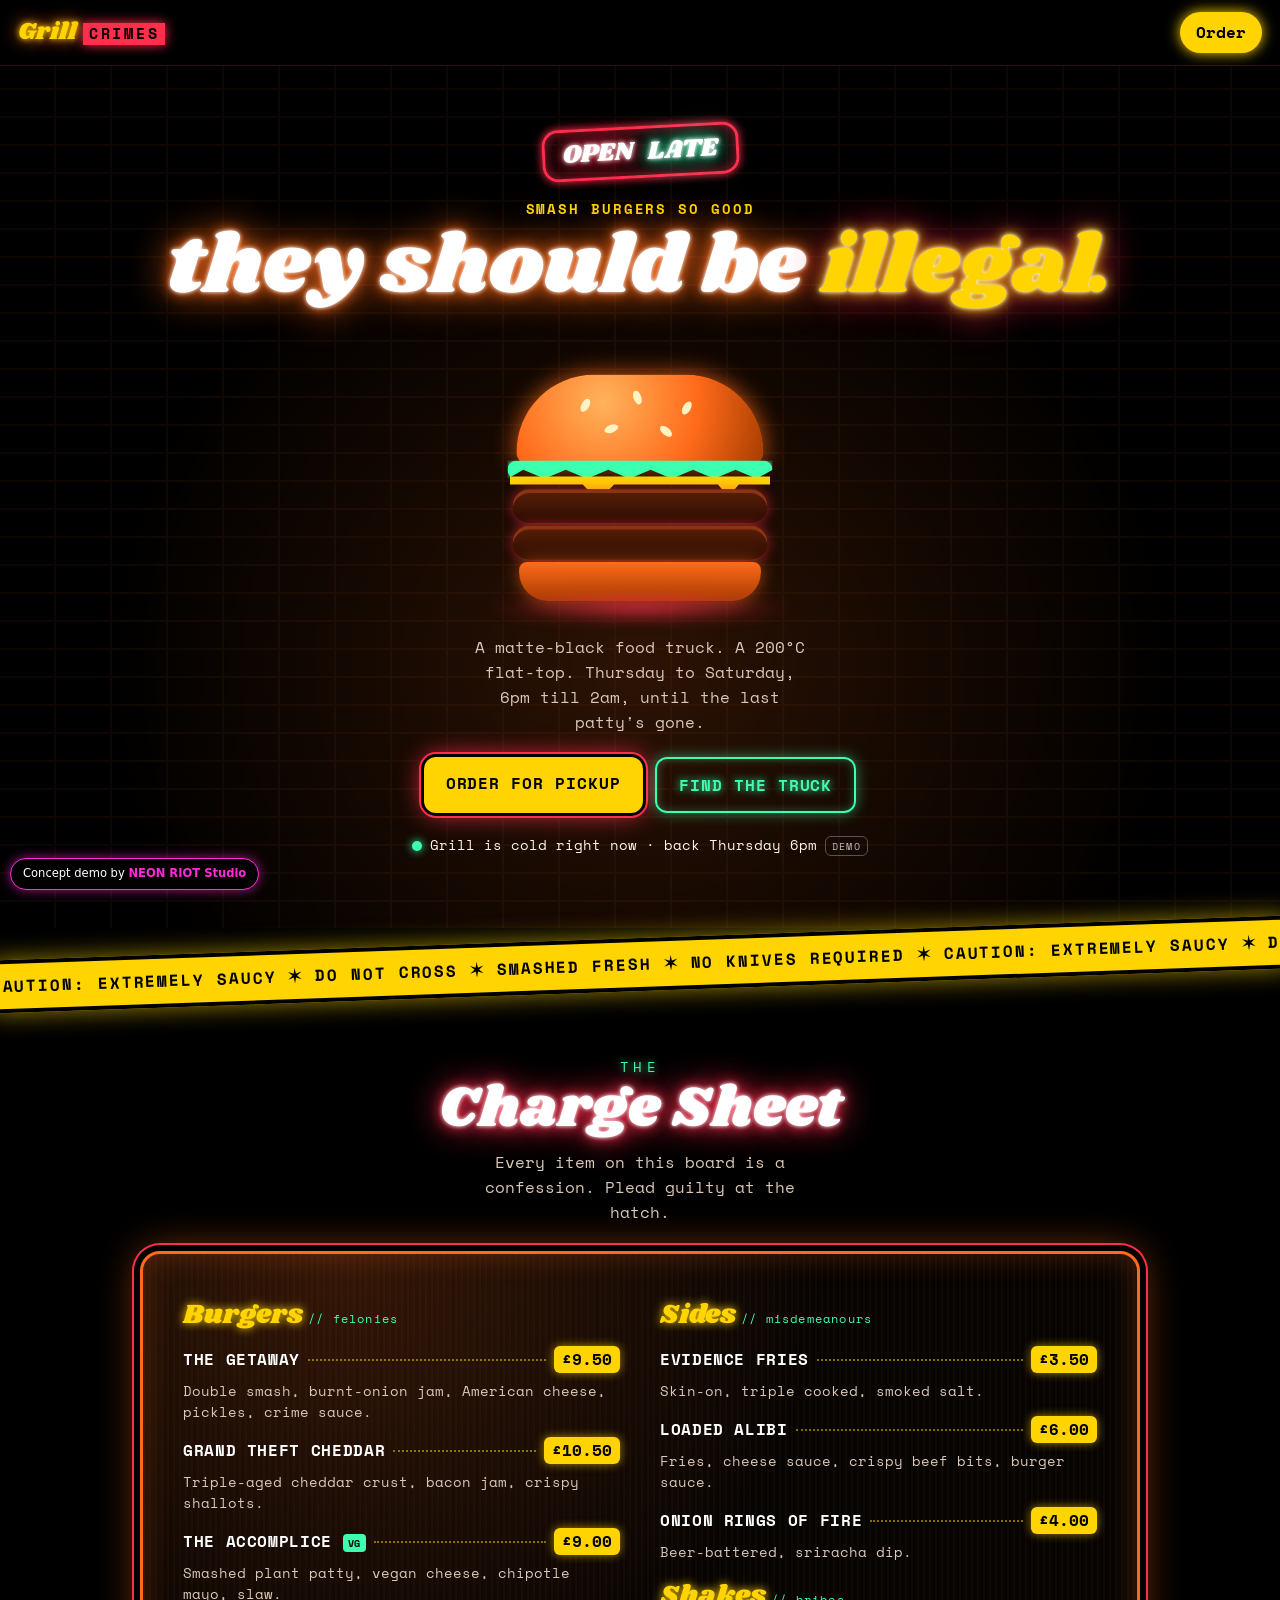
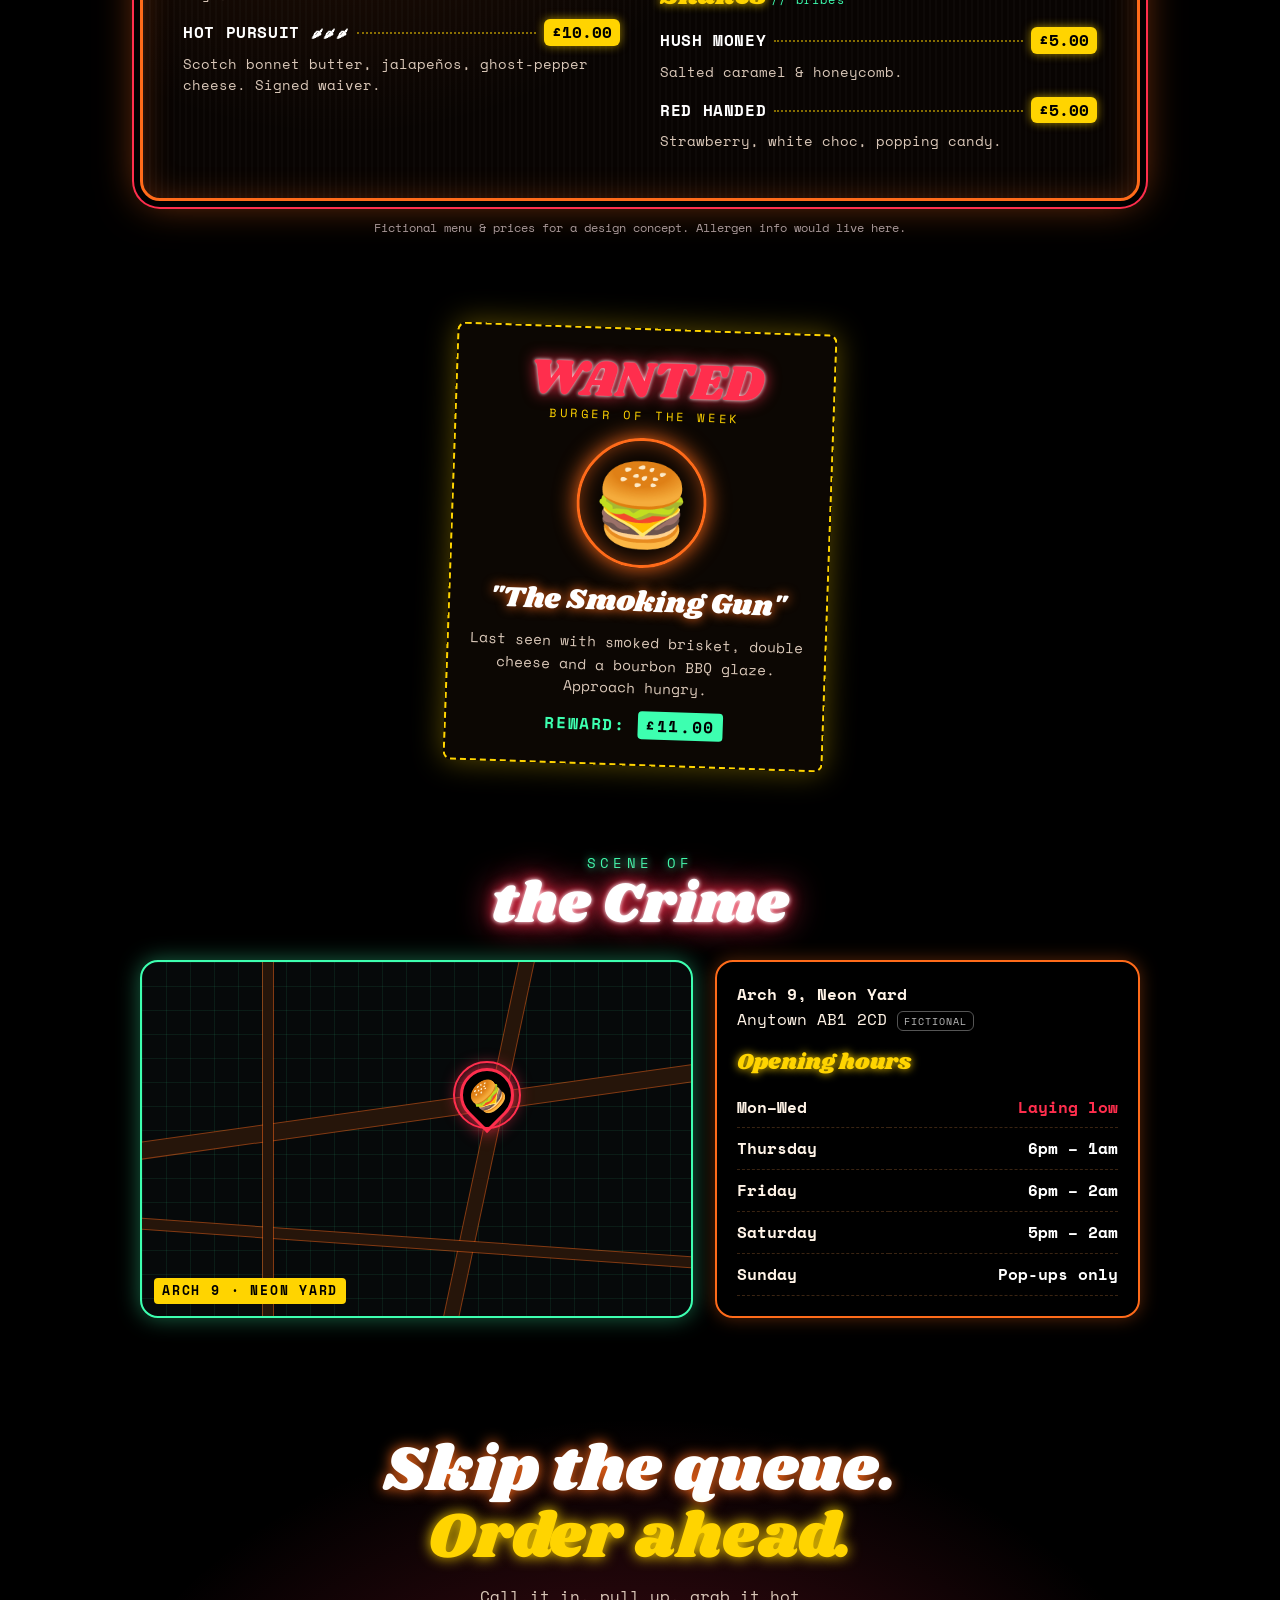
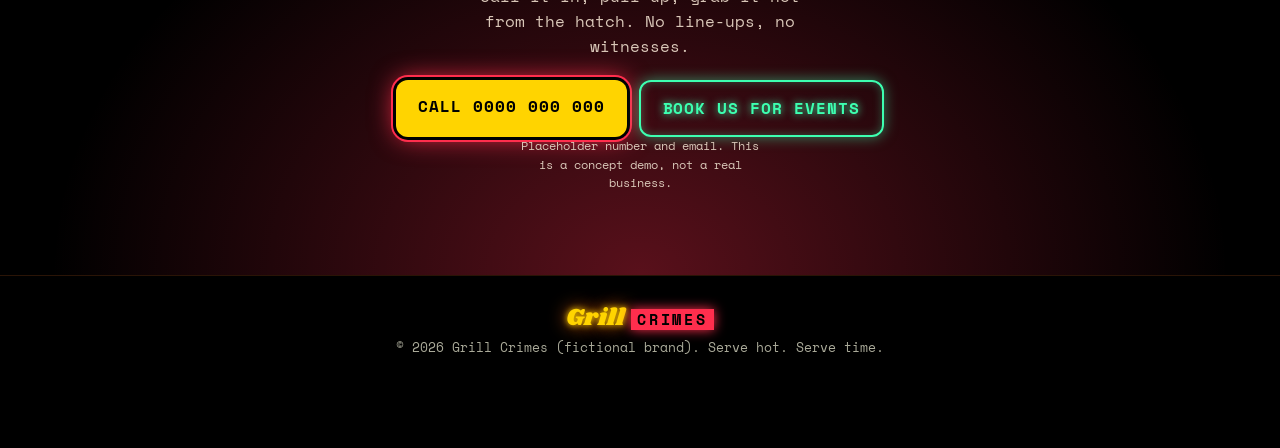
==== demos/grill-crimes/index.html @ 001c6ff1 "Publish the grill-crimes, voltsmith, and scrollstop demos. Co-authored-by: jodieseanoneill-ui <jodie" ====
<!DOCTYPE html>
<html lang="en">
<head>
<meta charset="UTF-8">
<meta name="viewport" content="width=device-width, initial-scale=1.0">
<meta name="theme-color" content="#000000">
<meta name="description" content="GRILL CRIMES: a fictional late-night smash burger truck. Concept demo by NEON RIOT Studio.">
<title>GRILL CRIMES — Late-night smash burgers (concept demo)</title>
<link rel="preconnect" href="https://fonts.googleapis.com">
<link rel="preconnect" href="https://fonts.gstatic.com" crossorigin>
<link href="https://fonts.googleapis.com/css2?family=Shrikhand&family=Space+Mono:wght@400;700&display=swap" rel="stylesheet">
<link rel="stylesheet" href="style.css">
</head>
<body>
<a class="skip" href="#menu">Skip to the menu</a>

<header class="top">
  <a href="#" class="brand" aria-label="Grill Crimes home"><span class="b1">Grill</span><span class="b2">CRIMES</span></a>
  <a href="#order" class="top-cta">Order</a>
</header>

<main>
  <!-- HERO: neon sign + sizzling burger -->
  <section class="hero">
    <div class="brick" aria-hidden="true"></div>
    <div class="sign" aria-hidden="true">
      <span class="tube t-open">OPEN</span><span class="tube t-late">LATE</span>
    </div>
    <h1 class="hero-title">
      <span class="ht-small">Smash burgers so good</span>
      <span class="ht-big">they should be <em>illegal.</em></span>
    </h1>
    <div class="burger" aria-hidden="true">
      <span class="steam s1"></span><span class="steam s2"></span><span class="steam s3"></span>
      <span class="bun-top"><i></i><i></i><i></i><i></i><i></i></span>
      <span class="lettuce"></span>
      <span class="cheese"></span>
      <span class="patty"></span>
      <span class="patty p2"></span>
      <span class="bun-bottom"></span>
      <span class="grill-glow"></span>
    </div>
    <p class="hero-sub">A matte-black food truck. A 200°C flat-top. Thursday to Saturday, 6pm till 2am, until the last patty's gone.</p>
    <div class="hero-ctas">
      <a href="#order" class="btn btn-hot">Order for pickup</a>
      <a href="#find" class="btn btn-line">Find the truck</a>
    </div>
    <p class="status" aria-label="Live status (demo)"><span class="dot"></span> Grill's hot · queue about 12 mins <span class="demo-tag">demo</span></p>
  </section>

  <!-- Police-tape ticker -->
  <div class="tape" aria-hidden="true">
    <div class="tape-track">
      <span>CAUTION: EXTREMELY SAUCY ✶ DO NOT CROSS ✶ SMASHED FRESH ✶ NO KNIVES REQUIRED ✶ CAUTION: EXTREMELY SAUCY ✶ DO NOT CROSS ✶ SMASHED FRESH ✶ NO KNIVES REQUIRED ✶ </span><span>CAUTION: EXTREMELY SAUCY ✶ DO NOT CROSS ✶ SMASHED FRESH ✶ NO KNIVES REQUIRED ✶ CAUTION: EXTREMELY SAUCY ✶ DO NOT CROSS ✶ SMASHED FRESH ✶ NO KNIVES REQUIRED ✶ </span>
    </div>
  </div>

  <!-- MENU: "The Charge Sheet" -->
  <section class="menu" id="menu">
    <h2 class="sec-title"><span>The</span> Charge Sheet</h2>
    <p class="sec-lede">Every item on this board is a confession. Plead guilty at the hatch.</p>

    <div class="board">
      <div class="board-col">
        <h3 class="cat">Burgers <small>// felonies</small></h3>
        <ul class="items">
          <li><span class="it-name">The Getaway</span><span class="dots"></span><span class="price">£9.50</span><span class="it-desc">Double smash, burnt-onion jam, American cheese, pickles, crime sauce.</span></li>
          <li><span class="it-name">Grand Theft Cheddar</span><span class="dots"></span><span class="price">£10.50</span><span class="it-desc">Triple-aged cheddar crust, bacon jam, crispy shallots.</span></li>
          <li><span class="it-name">The Accomplice <b class="veg">VG</b></span><span class="dots"></span><span class="price">£9.00</span><span class="it-desc">Smashed plant patty, vegan cheese, chipotle mayo, slaw.</span></li>
          <li><span class="it-name">Hot Pursuit <b class="hot">🌶🌶🌶</b></span><span class="dots"></span><span class="price">£10.00</span><span class="it-desc">Scotch bonnet butter, jalapeños, ghost-pepper cheese. Signed waiver.</span></li>
        </ul>
      </div>
      <div class="board-col">
        <h3 class="cat">Sides <small>// misdemeanours</small></h3>
        <ul class="items">
          <li><span class="it-name">Evidence Fries</span><span class="dots"></span><span class="price">£3.50</span><span class="it-desc">Skin-on, triple cooked, smoked salt.</span></li>
          <li><span class="it-name">Loaded Alibi</span><span class="dots"></span><span class="price">£6.00</span><span class="it-desc">Fries, cheese sauce, crispy beef bits, burger sauce.</span></li>
          <li><span class="it-name">Onion Rings of Fire</span><span class="dots"></span><span class="price">£4.00</span><span class="it-desc">Beer-battered, sriracha dip.</span></li>
        </ul>
        <h3 class="cat">Shakes <small>// bribes</small></h3>
        <ul class="items">
          <li><span class="it-name">Hush Money</span><span class="dots"></span><span class="price">£5.00</span><span class="it-desc">Salted caramel &amp; honeycomb.</span></li>
          <li><span class="it-name">Red Handed</span><span class="dots"></span><span class="price">£5.00</span><span class="it-desc">Strawberry, white choc, popping candy.</span></li>
        </ul>
      </div>
    </div>
    <p class="menu-note">Fictional menu &amp; prices for a design concept. Allergen info would live here.</p>
  </section>

  <!-- WANTED poster -->
  <section class="wanted-wrap">
    <article class="wanted">
      <p class="w-top">WANTED</p>
      <p class="w-sub">Burger of the week</p>
      <div class="w-mug" aria-hidden="true">🍔</div>
      <h2 class="w-name">"The Smoking Gun"</h2>
      <p class="w-desc">Last seen with smoked brisket, double cheese and a bourbon BBQ glaze. Approach hungry.</p>
      <p class="w-reward">REWARD: <strong>£11.00</strong></p>
    </article>
  </section>

  <!-- FIND US -->
  <section class="find" id="find">
    <h2 class="sec-title"><span>Scene of</span> the Crime</h2>
    <div class="find-grid">
      <div class="map" role="img" aria-label="Stylised map showing the truck at Arch 9, Neon Yard (fictional)">
        <span class="road r1"></span><span class="road r2"></span><span class="road r3"></span><span class="road r4"></span>
        <span class="pin"><span class="pin-ring"></span>🍔</span>
        <span class="map-label">ARCH 9 · NEON YARD</span>
      </div>
      <div class="hours">
        <p class="addr"><strong>Arch 9, Neon Yard</strong><br>Anytown AB1 2CD <span class="demo-tag">fictional</span></p>
        <table class="hrs">
          <caption>Opening hours</caption>
          <tr><th>Mon–Wed</th><td class="closed">Laying low</td></tr>
          <tr><th>Thursday</th><td>6pm – 1am</td></tr>
          <tr><th>Friday</th><td>6pm – 2am</td></tr>
          <tr><th>Saturday</th><td>5pm – 2am</td></tr>
          <tr><th>Sunday</th><td>Pop-ups only</td></tr>
        </table>
      </div>
    </div>
  </section>

  <!-- ORDER CTA -->
  <section class="order" id="order">
    <h2 class="order-title">Skip the queue.<br><em>Order ahead.</em></h2>
    <p>Call it in, pull up, grab it hot from the hatch. No line-ups, no witnesses.</p>
    <div class="hero-ctas">
      <a href="tel:0000000000" class="btn btn-hot">Call 0000 000 000</a>
      <a href="mailto:hello@example.com?subject=Grill%20Crimes%20catering" class="btn btn-line">Book us for events</a>
    </div>
    <p class="menu-note">Placeholder number and email. This is a concept demo, not a real business.</p>
  </section>
</main>

<footer class="foot">
  <p class="brand foot-brand"><span class="b1">Grill</span><span class="b2">CRIMES</span></p>
  <p>© 2026 Grill Crimes (fictional brand). Serve hot. Serve time.</p>
</footer>

<a class="nr-badge" href="../../index.html#concepts">Concept demo by <strong>NEON RIOT Studio</strong></a>
<script src="script.js"></script>
</body>
</html>
---- demos/grill-crimes/style.css ----
/* GRILL CRIMES — concept demo by NEON RIOT Studio
   Palette (4): flame #ff6b1a, mustard #ffd400, ketchup #ff2e4d, pickle #3dffb0 (accent)
   Fonts: Shrikhand (display) + Space Mono (body)
   Safety: no element flashes more than 3x/second; all motion off under reduced motion. */
:root{
  --flame:#ff6b1a; --mustard:#ffd400; --ketchup:#ff2e4d; --pickle:#3dffb0;
  --fg:#fff3e6; --muted:#d9c7b8;
  --display:'Shrikhand','Georgia',serif; --mono:'Space Mono',ui-monospace,monospace;
}
*,*::before,*::after{box-sizing:border-box;margin:0;padding:0}
html{scroll-behavior:smooth}
body{background:#000;color:var(--fg);font-family:var(--mono);font-size:16px;line-height:1.55;overflow-x:clip;-webkit-font-smoothing:antialiased}
main{overflow-x:clip}
a{color:inherit}
.skip{position:absolute;left:-999px;top:0;background:var(--mustard);color:#000;padding:8px 12px;z-index:99}
.skip:focus{left:8px}

/* header */
.top{position:sticky;top:0;z-index:20;display:flex;justify-content:space-between;align-items:center;padding:12px 18px;background:rgba(0,0,0,.82);backdrop-filter:blur(6px);border-bottom:1px solid #2a1406}
.brand{text-decoration:none;display:inline-flex;align-items:baseline;gap:6px;line-height:1}
.b1{font-family:var(--display);font-size:1.5rem;color:var(--mustard);text-shadow:0 0 6px var(--mustard),0 0 18px var(--flame)}
.b2{font-family:var(--mono);font-weight:700;letter-spacing:.18em;font-size:.95rem;color:#000;background:var(--ketchup);padding:3px 6px;box-shadow:0 0 12px var(--ketchup)}
.top-cta{font-weight:700;text-decoration:none;color:#000;background:var(--mustard);padding:8px 16px;border-radius:999px;box-shadow:0 0 14px var(--mustard)}

/* hero */
.hero{position:relative;text-align:center;padding:34px 18px 40px;overflow:hidden;isolation:isolate}
.brick{position:absolute;inset:0;z-index:-1;opacity:.5;
  background:
   radial-gradient(ellipse at 50% 70%,rgba(255,107,26,.35),transparent 60%),
   linear-gradient(#000 0 0) 0 0/0 0,
   repeating-linear-gradient(0deg,transparent 0 26px,#1b0d05 26px 28px),
   repeating-linear-gradient(90deg,transparent 0 54px,#1b0d05 54px 56px);
}
.sign{display:inline-flex;gap:14px;padding:10px 18px;border:3px solid var(--ketchup);border-radius:16px;box-shadow:0 0 10px var(--ketchup),inset 0 0 14px rgba(255,46,77,.6);margin-bottom:22px;transform:rotate(-3deg)}
.tube{font-family:var(--display);font-size:1.6rem;line-height:1}
.t-open{color:#fff;text-shadow:0 0 4px #fff,0 0 12px var(--ketchup),0 0 28px var(--ketchup);animation:buzz 4s infinite}
.t-late{color:#fff;text-shadow:0 0 4px #fff,0 0 12px var(--pickle),0 0 28px var(--pickle);animation:buzz 5.5s 1s infinite}
/* 2 dips per 4s cycle -> well under 3 flashes/sec */
@keyframes buzz{0%,100%{opacity:1}46%{opacity:1}48%{opacity:.35}50%{opacity:1}74%{opacity:1}76%{opacity:.45}79%{opacity:1}}
.hero-title{display:flex;flex-direction:column;gap:6px;margin-bottom:10px}
.ht-small{font-family:var(--mono);font-weight:700;text-transform:uppercase;letter-spacing:.14em;font-size:.85rem;color:var(--mustard)}
.ht-big{font-family:var(--display);font-weight:400;font-size:clamp(2.5rem,12vw,5.2rem);line-height:1.02;color:#fff;text-shadow:0 0 4px #fff,0 0 14px var(--flame),0 0 40px var(--flame)}
.ht-big em{font-style:normal;color:var(--mustard);text-shadow:0 0 4px #fff,0 0 14px var(--mustard),0 0 40px var(--ketchup)}

/* CSS burger */
.burger{position:relative;width:220px;height:200px;margin:14px auto 6px;display:flex;flex-direction:column;align-items:center;justify-content:flex-end;animation:bob 3.5s ease-in-out infinite}
@keyframes bob{50%{transform:translateY(-6px)}}
.burger>span{display:block;position:relative}
.bun-top{width:190px;height:70px;border-radius:100px 100px 18px 18px;background:radial-gradient(circle at 35% 30%,#ffb35c,var(--flame) 55%,#a53c00);box-shadow:0 0 18px rgba(255,107,26,.8)}
.bun-top i{position:absolute;width:6px;height:11px;border-radius:50%;background:#fff3c4;transform:rotate(30deg)}
.bun-top i:nth-child(1){left:50px;top:18px}.bun-top i:nth-child(2){left:90px;top:12px;transform:rotate(-20deg)}.bun-top i:nth-child(3){left:128px;top:20px}.bun-top i:nth-child(4){left:70px;top:36px;transform:rotate(70deg)}.bun-top i:nth-child(5){left:112px;top:38px;transform:rotate(-50deg)}
.lettuce{width:204px;height:14px;margin-top:-4px;background:var(--pickle);border-radius:10px;clip-path:polygon(0 0,100% 0,100% 50%,94% 100%,86% 50%,78% 100%,70% 50%,62% 100%,54% 50%,46% 100%,38% 50%,30% 100%,22% 50%,14% 100%,6% 50%,0 100%);box-shadow:0 0 12px var(--pickle)}
.cheese{width:200px;height:16px;margin-top:-2px;background:var(--mustard);clip-path:polygon(0 0,100% 0,100% 40%,88% 40%,84% 100%,80% 40%,40% 40%,34% 120%,28% 40%,0 40%);filter:drop-shadow(0 0 8px var(--mustard))}
.patty{width:196px;height:26px;margin-top:-6px;border-radius:14px;background:linear-gradient(#5a1f08,#2a0c02);box-shadow:inset 0 3px 0 #8a3510,0 0 10px rgba(255,46,77,.6)}
.patty.p2{margin-top:2px}
.bun-bottom{width:186px;height:30px;margin-top:2px;border-radius:6px 6px 22px 22px;background:linear-gradient(var(--flame),#a53c00);box-shadow:0 0 14px rgba(255,107,26,.6)}
.grill-glow{position:absolute!important;bottom:-14px;width:240px;height:18px;border-radius:50%;background:radial-gradient(var(--ketchup),transparent 70%);filter:blur(6px);animation:glow 2.4s ease-in-out infinite}
@keyframes glow{50%{opacity:.55}}
.steam{position:absolute!important;bottom:150px;width:14px;height:60px;border-radius:50%;border-left:3px solid rgba(255,243,230,.55);filter:blur(1px);animation:steam 3.2s ease-in infinite;opacity:0}
.s1{left:70px}.s2{left:104px;animation-delay:1s}.s3{left:138px;animation-delay:2s}
@keyframes steam{0%{transform:translateY(10px) scaleY(.6);opacity:0}30%{opacity:.8}100%{transform:translateY(-40px) translateX(8px) scaleY(1.2) skewX(14deg);opacity:0}}

.hero-sub{max-width:34ch;margin:16px auto 22px;color:var(--muted)}
.hero-ctas{display:flex;flex-wrap:wrap;justify-content:center;gap:12px}
.btn{display:inline-block;font-family:var(--mono);font-weight:700;text-decoration:none;text-transform:uppercase;letter-spacing:.06em;padding:14px 22px;border-radius:12px;transition:transform .2s}
.btn:hover{transform:translateY(-2px) rotate(-1deg)}
.btn-hot{background:var(--mustard);color:#000;box-shadow:0 0 0 3px #000,0 0 0 5px var(--ketchup),0 0 26px var(--ketchup)}
.btn-line{border:2px solid var(--pickle);color:var(--pickle);text-shadow:0 0 8px var(--pickle);box-shadow:0 0 14px rgba(61,255,176,.5),inset 0 0 10px rgba(61,255,176,.3)}
.status{margin-top:22px;font-size:.85rem;color:var(--fg);display:inline-flex;align-items:center;gap:8px;flex-wrap:wrap;justify-content:center}
.dot{width:10px;height:10px;border-radius:50%;background:var(--pickle);box-shadow:0 0 10px var(--pickle);animation:glow 2s infinite}
.demo-tag{font-size:.65rem;border:1px solid #555;color:#bbb;padding:1px 6px;border-radius:6px;text-transform:uppercase;letter-spacing:.1em}

/* tape */
.tape{overflow:hidden;background:var(--mustard);color:#000;transform:rotate(-2deg);margin:10px -10px;border-block:4px solid #000;box-shadow:0 0 24px rgba(255,212,0,.6)}
.tape-track{display:flex;width:max-content;animation:roll 28s linear infinite}
.tape-track span{white-space:nowrap;font-weight:700;letter-spacing:.12em;padding:10px 0}
@keyframes roll{to{transform:translateX(-50%)}}

/* sections */
.sec-title{font-family:var(--display);font-weight:400;font-size:clamp(2.2rem,10vw,3.6rem);line-height:1;text-align:center;color:#fff;text-shadow:0 0 4px #fff,0 0 14px var(--ketchup),0 0 34px var(--ketchup)}
.sec-title span{display:block;font-family:var(--mono);font-size:.9rem;letter-spacing:.3em;text-transform:uppercase;color:var(--pickle);text-shadow:0 0 8px var(--pickle);margin-bottom:6px}
.sec-lede{text-align:center;color:var(--muted);max-width:36ch;margin:12px auto 26px}
.menu,.find,.order{padding:60px 18px}

/* menu board */
.board{max-width:1000px;margin:0 auto;display:grid;gap:22px;padding:22px 18px;border:3px solid var(--flame);border-radius:20px;background:
  radial-gradient(circle at 20% 0%,rgba(255,107,26,.18),transparent 50%),
  repeating-linear-gradient(90deg,rgba(255,255,255,.02) 0 2px,transparent 2px 6px),#080402;
  box-shadow:0 0 0 6px #000,0 0 0 8px var(--ketchup),0 0 40px rgba(255,107,26,.55),inset 0 0 30px rgba(255,107,26,.25);animation:boardglow 6s ease-in-out infinite}
@keyframes boardglow{50%{box-shadow:0 0 0 6px #000,0 0 0 8px var(--ketchup),0 0 60px rgba(255,46,77,.7),inset 0 0 40px rgba(255,107,26,.35)}}
.cat{font-family:var(--display);font-weight:400;font-size:1.7rem;color:var(--mustard);text-shadow:0 0 10px var(--mustard);margin:6px 0 10px}
.cat small{font-family:var(--mono);font-size:.75rem;color:var(--pickle);text-shadow:none;letter-spacing:.1em}
.items{list-style:none;display:grid;gap:14px;margin-bottom:12px}
.items li{display:grid;grid-template-columns:auto 1fr auto;align-items:baseline;gap:8px}
.it-name{font-weight:700;color:#fff;text-transform:uppercase;letter-spacing:.04em}
.dots{border-bottom:2px dotted rgba(255,212,0,.5);transform:translateY(-4px)}
.price{font-weight:700;color:#000;background:var(--mustard);padding:1px 8px;border-radius:6px;box-shadow:0 0 10px rgba(255,212,0,.6)}
.it-desc{grid-column:1/-1;font-size:.85rem;color:var(--muted)}
.veg{font-size:.65rem;color:#000;background:var(--pickle);padding:1px 5px;border-radius:4px;vertical-align:middle}
.hot{font-size:.75rem}
.menu-note{text-align:center;font-size:.75rem;color:#a99;margin-top:18px}

/* wanted */
.wanted-wrap{padding:30px 18px}
.wanted{max-width:380px;margin:0 auto;text-align:center;padding:26px 20px;background:#0c0703;border:2px dashed var(--mustard);border-radius:8px;transform:rotate(2deg);box-shadow:0 0 30px rgba(255,212,0,.35)}
.w-top{font-family:var(--display);font-size:3.2rem;line-height:1;color:var(--ketchup);text-shadow:0 0 4px #fff,0 0 16px var(--ketchup)}
.w-sub{text-transform:uppercase;letter-spacing:.3em;font-size:.75rem;color:var(--mustard)}
.w-mug{font-size:5rem;margin:12px auto;width:130px;height:130px;display:grid;place-items:center;border:3px solid var(--flame);border-radius:50%;box-shadow:0 0 22px var(--flame),inset 0 0 20px rgba(255,107,26,.5);animation:bob 3s ease-in-out infinite}
.w-name{font-family:var(--display);font-weight:400;font-size:1.8rem;color:#fff;text-shadow:0 0 12px var(--flame)}
.w-desc{color:var(--muted);margin:8px 0 14px;font-size:.9rem}
.w-reward{font-weight:700;letter-spacing:.1em;color:var(--pickle)}
.w-reward strong{color:#000;background:var(--pickle);padding:2px 8px;border-radius:4px}

/* find */
.find-grid{max-width:1000px;margin:26px auto 0;display:grid;gap:22px}
.map{position:relative;height:250px;border-radius:18px;overflow:hidden;background:#06090a;border:2px solid var(--pickle);box-shadow:0 0 22px rgba(61,255,176,.4);
  background-image:linear-gradient(rgba(61,255,176,.08) 1px,transparent 1px),linear-gradient(90deg,rgba(61,255,176,.08) 1px,transparent 1px);background-size:24px 24px}
.road{position:absolute;background:#26150a;box-shadow:0 0 0 1px rgba(255,107,26,.5)}
.r1{left:-10%;right:-10%;top:40%;height:16px;transform:rotate(-8deg)}
.r2{top:-10%;bottom:-10%;left:62%;width:14px;transform:rotate(12deg)}
.r3{left:-10%;right:-10%;top:78%;height:10px;transform:rotate(4deg)}
.r4{top:-10%;bottom:-10%;left:22%;width:10px}
.pin{position:absolute;left:58%;top:30%;font-size:1.8rem;width:54px;height:54px;display:grid;place-items:center;background:#000;border:3px solid var(--ketchup);border-radius:50% 50% 50% 0;transform:rotate(-45deg);box-shadow:0 0 18px var(--ketchup)}
.pin>*{transform:rotate(45deg)}
.pin-ring{position:absolute;inset:-10px;border-radius:50%;border:2px solid var(--ketchup);animation:ring 2.4s ease-out infinite}
@keyframes ring{0%{transform:scale(.6);opacity:1}100%{transform:scale(1.8);opacity:0}}
.map-label{position:absolute;left:12px;bottom:12px;font-weight:700;font-size:.8rem;letter-spacing:.14em;color:#000;background:var(--mustard);padding:3px 8px;border-radius:4px}
.hours{padding:20px;border:2px solid var(--flame);border-radius:18px;box-shadow:0 0 18px rgba(255,107,26,.35)}
.addr{margin-bottom:14px}
.hrs{width:100%;border-collapse:collapse}
.hrs caption{text-align:left;font-family:var(--display);font-size:1.4rem;color:var(--mustard);text-shadow:0 0 8px var(--mustard);margin-bottom:6px}
.hrs th,.hrs td{text-align:left;padding:8px 0;border-bottom:1px dashed #3a2412}
.hrs td{text-align:right;color:#fff;font-weight:700}
.closed{color:var(--ketchup)!important}

/* order */
.order{text-align:center;background:radial-gradient(ellipse at 50% 100%,rgba(255,46,77,.35),transparent 65%)}
.order-title{font-family:var(--display);font-weight:400;font-size:clamp(2.2rem,10vw,4rem);line-height:1.05;color:#fff;text-shadow:0 0 14px var(--flame);margin-bottom:12px}
.order-title em{font-style:normal;color:var(--mustard);text-shadow:0 0 14px var(--mustard)}
.order>p{color:var(--muted);max-width:36ch;margin:0 auto 22px}

.foot{text-align:center;padding:30px 18px 90px;border-top:1px solid #2a1406;font-size:.8rem;color:#aa9}
.foot-brand{margin-bottom:8px}

/* NEON RIOT badge */
.nr-badge{position:fixed;left:10px;bottom:10px;z-index:50;font-family:system-ui,sans-serif;font-size:.72rem;text-decoration:none;color:#fff;background:#000;border:1px solid #ff2bd6;border-radius:999px;padding:6px 12px;box-shadow:0 0 12px rgba(255,43,214,.6)}
.nr-badge strong{color:#ff2bd6}

@media (min-width:800px){
  .hero{padding:60px 40px 70px}
  .board{grid-template-columns:1fr 1fr;padding:34px 40px;gap:40px}
  .find-grid{grid-template-columns:1.3fr 1fr}
  .map{height:auto;min-height:320px}
  .burger{transform:scale(1.3);margin:60px auto 64px}
}
:focus-visible{outline:3px solid var(--pickle);outline-offset:3px}
@media (prefers-reduced-motion:reduce){
  html{scroll-behavior:auto}
  *,*::before,*::after{animation:none!important;transition:none!important}
  .steam{display:none}
  .tape-track span+span{display:none}
}
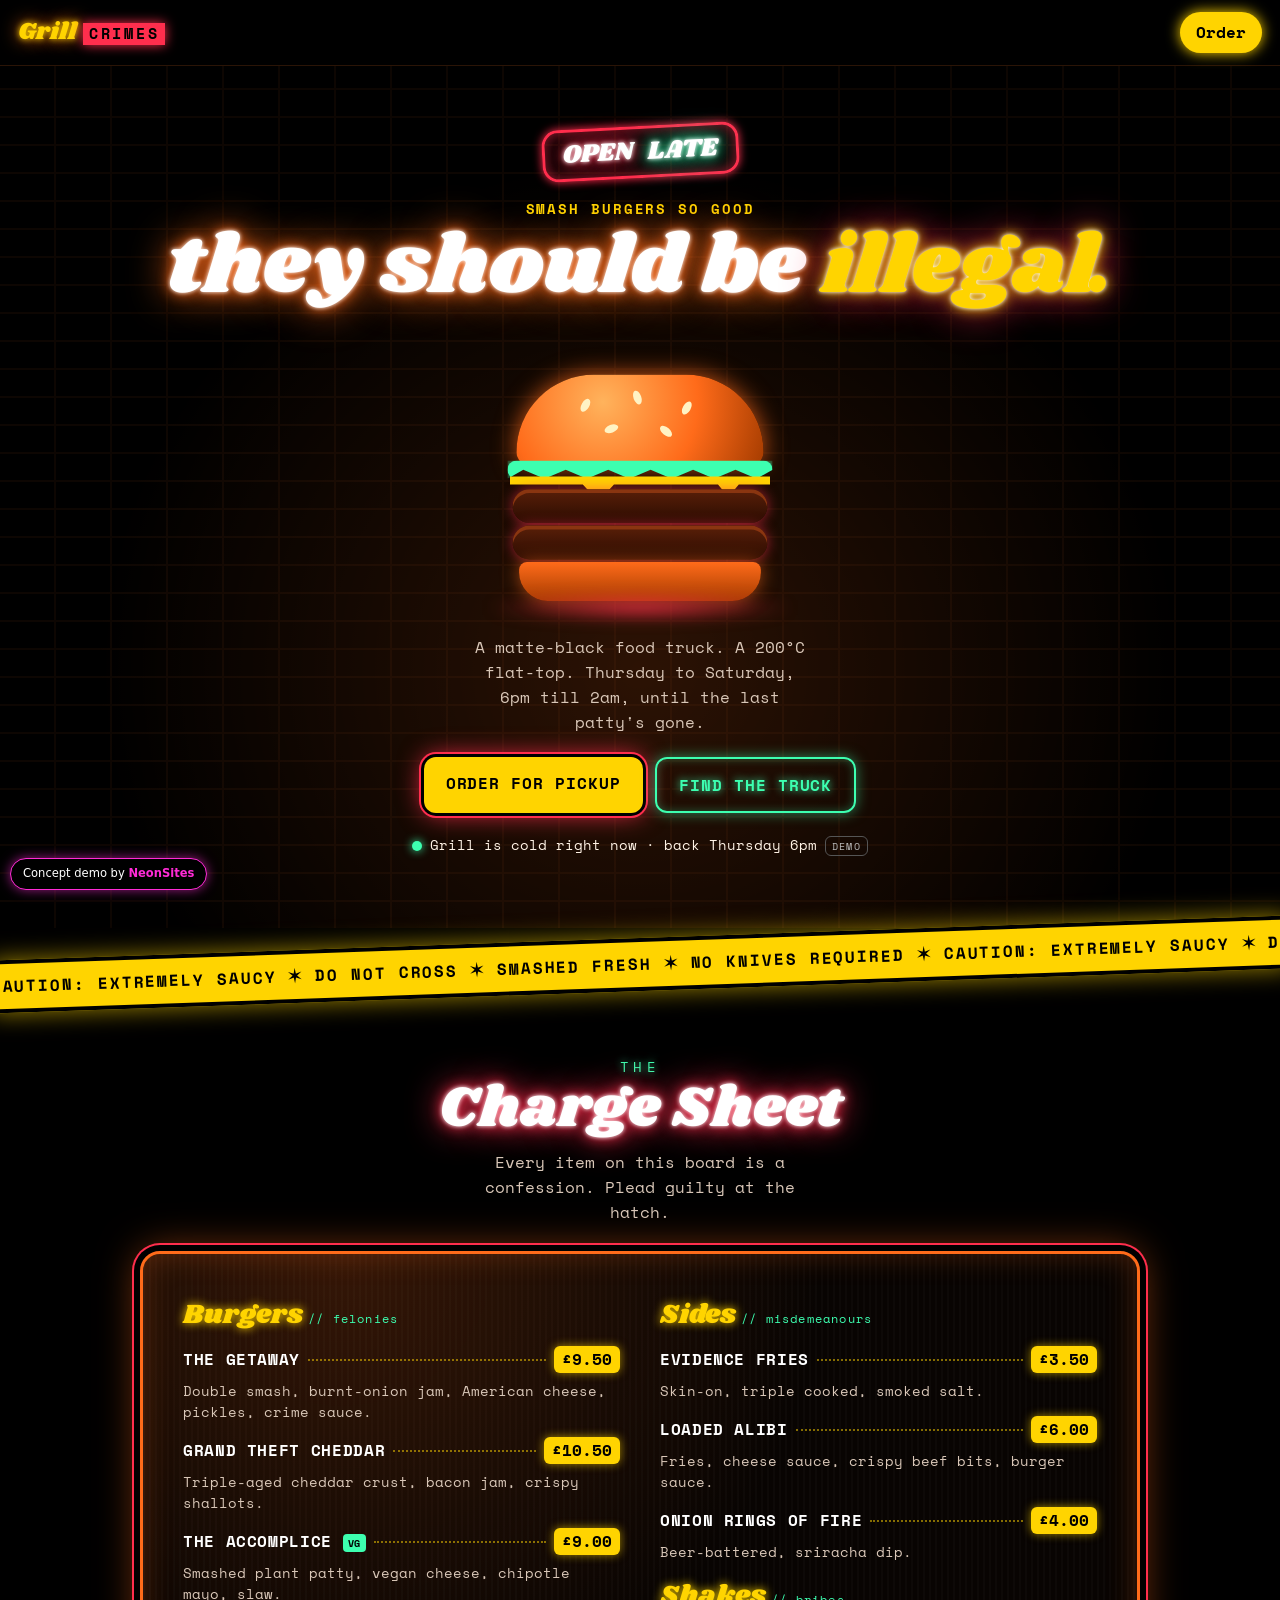
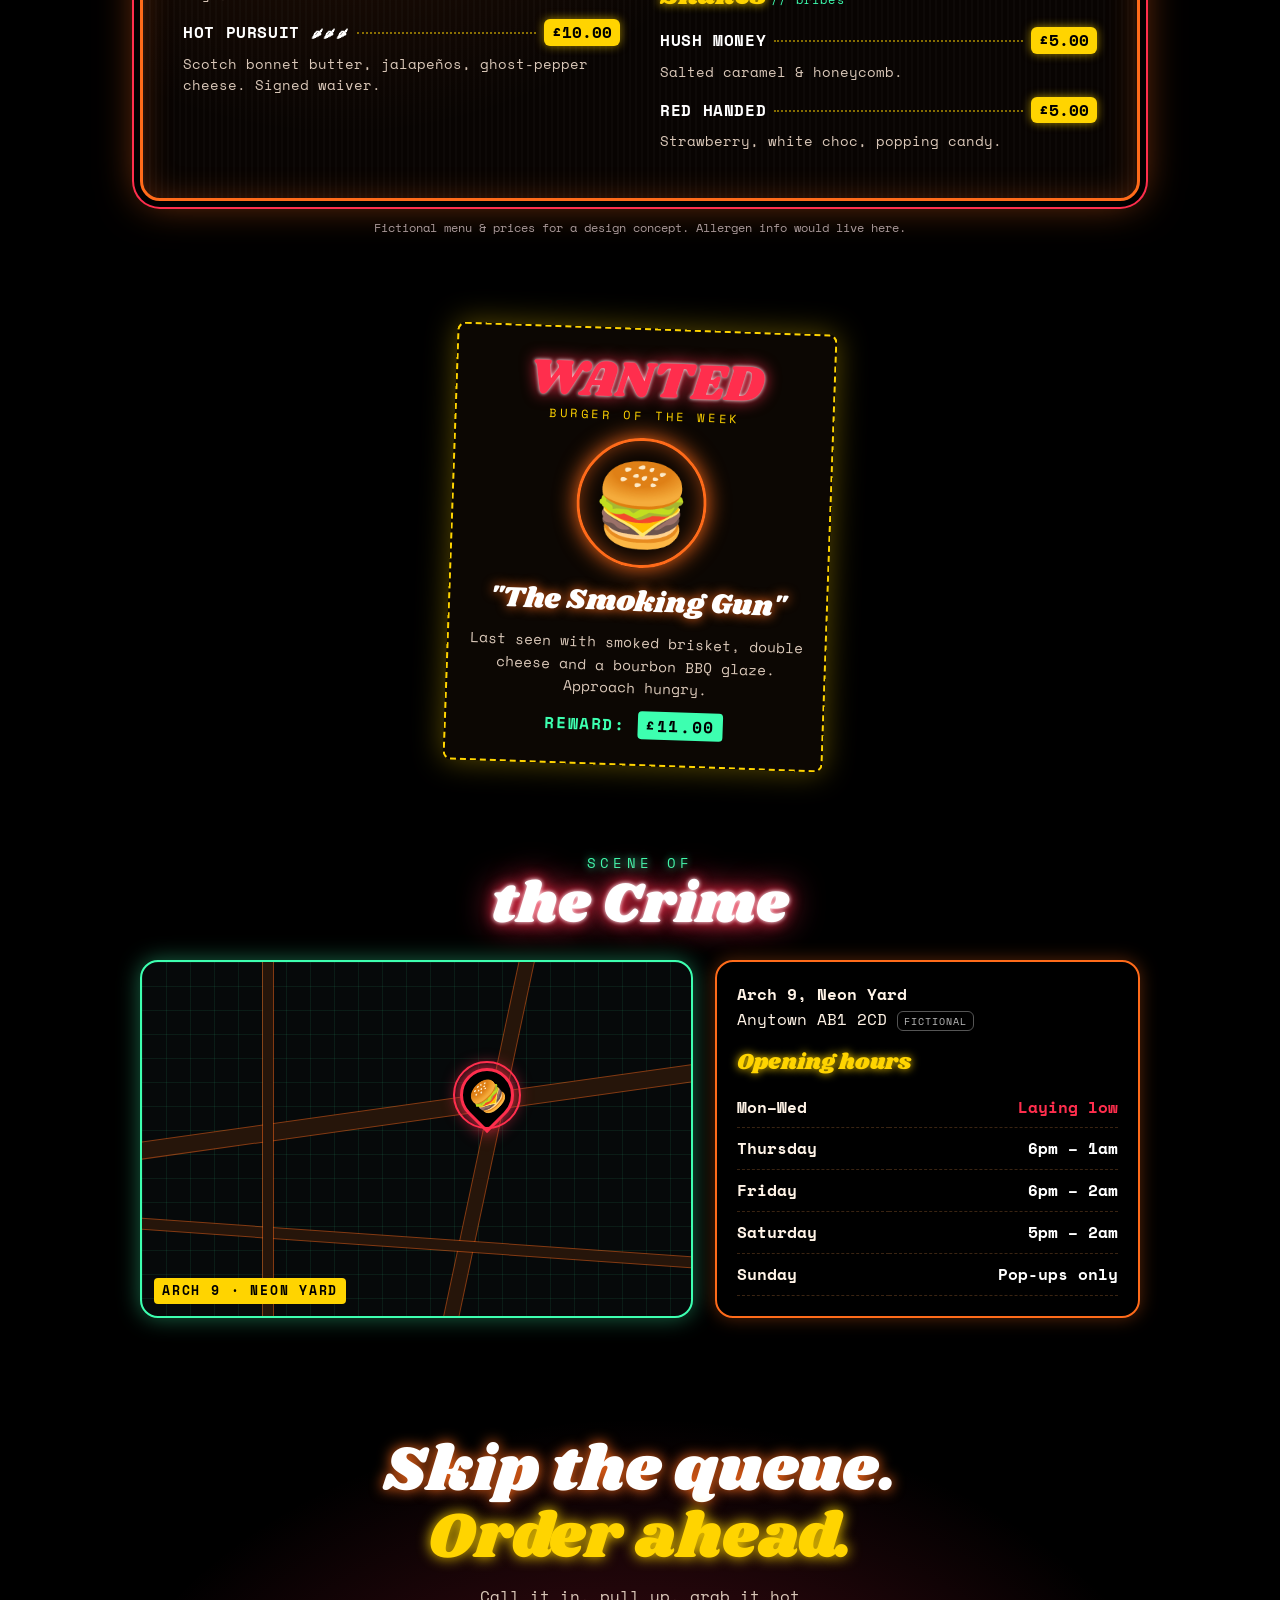
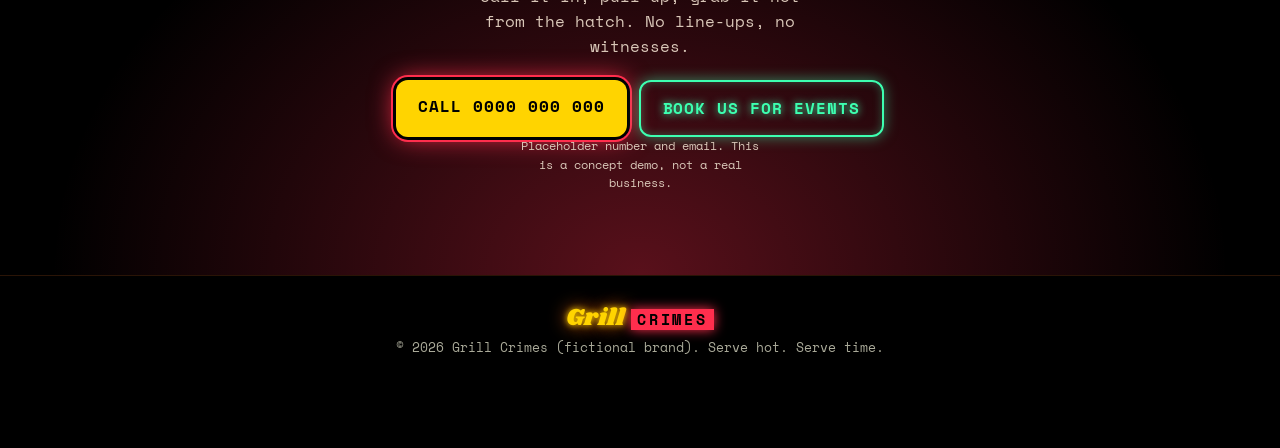
==== commit dca4b29f: "Rename studio to NeonSites Co-authored-by: jodieseanoneill-ui <jodieseanoneill-ui@users.noreply.gith" ====
--- a/demos/grill-crimes/index.html
+++ b/demos/grill-crimes/index.html
@@ -4,7 +4,7 @@
 <meta charset="UTF-8">
 <meta name="viewport" content="width=device-width, initial-scale=1.0">
 <meta name="theme-color" content="#000000">
-<meta name="description" content="GRILL CRIMES: a fictional late-night smash burger truck. Concept demo by NEON RIOT Studio.">
+<meta name="description" content="GRILL CRIMES: a fictional late-night smash burger truck. Concept demo by NeonSites.">
 <title>GRILL CRIMES — Late-night smash burgers (concept demo)</title>
 <link rel="preconnect" href="https://fonts.googleapis.com">
 <link rel="preconnect" href="https://fonts.gstatic.com" crossorigin>
@@ -139,7 +139,7 @@
   <p>© 2026 Grill Crimes (fictional brand). Serve hot. Serve time.</p>
 </footer>
 
-<a class="nr-badge" href="../../index.html#concepts">Concept demo by <strong>NEON RIOT Studio</strong></a>
+<a class="nr-badge" href="../../index.html#concepts">Concept demo by <strong>NeonSites</strong></a>
 <script src="script.js"></script>
 </body>
 </html>
--- a/demos/grill-crimes/style.css
+++ b/demos/grill-crimes/style.css
@@ -1,4 +1,4 @@
-/* GRILL CRIMES — concept demo by NEON RIOT Studio
+/* GRILL CRIMES — concept demo by NeonSites
    Palette (4): flame #ff6b1a, mustard #ffd400, ketchup #ff2e4d, pickle #3dffb0 (accent)
    Fonts: Shrikhand (display) + Space Mono (body)
    Safety: no element flashes more than 3x/second; all motion off under reduced motion. */
@@ -142,7 +142,7 @@
 .foot{text-align:center;padding:30px 18px 90px;border-top:1px solid #2a1406;font-size:.8rem;color:#aa9}
 .foot-brand{margin-bottom:8px}
 
-/* NEON RIOT badge */
+/* NeonSites badge */
 .nr-badge{position:fixed;left:10px;bottom:10px;z-index:50;font-family:system-ui,sans-serif;font-size:.72rem;text-decoration:none;color:#fff;background:#000;border:1px solid #ff2bd6;border-radius:999px;padding:6px 12px;box-shadow:0 0 12px rgba(255,43,214,.6)}
 .nr-badge strong{color:#ff2bd6}
 
